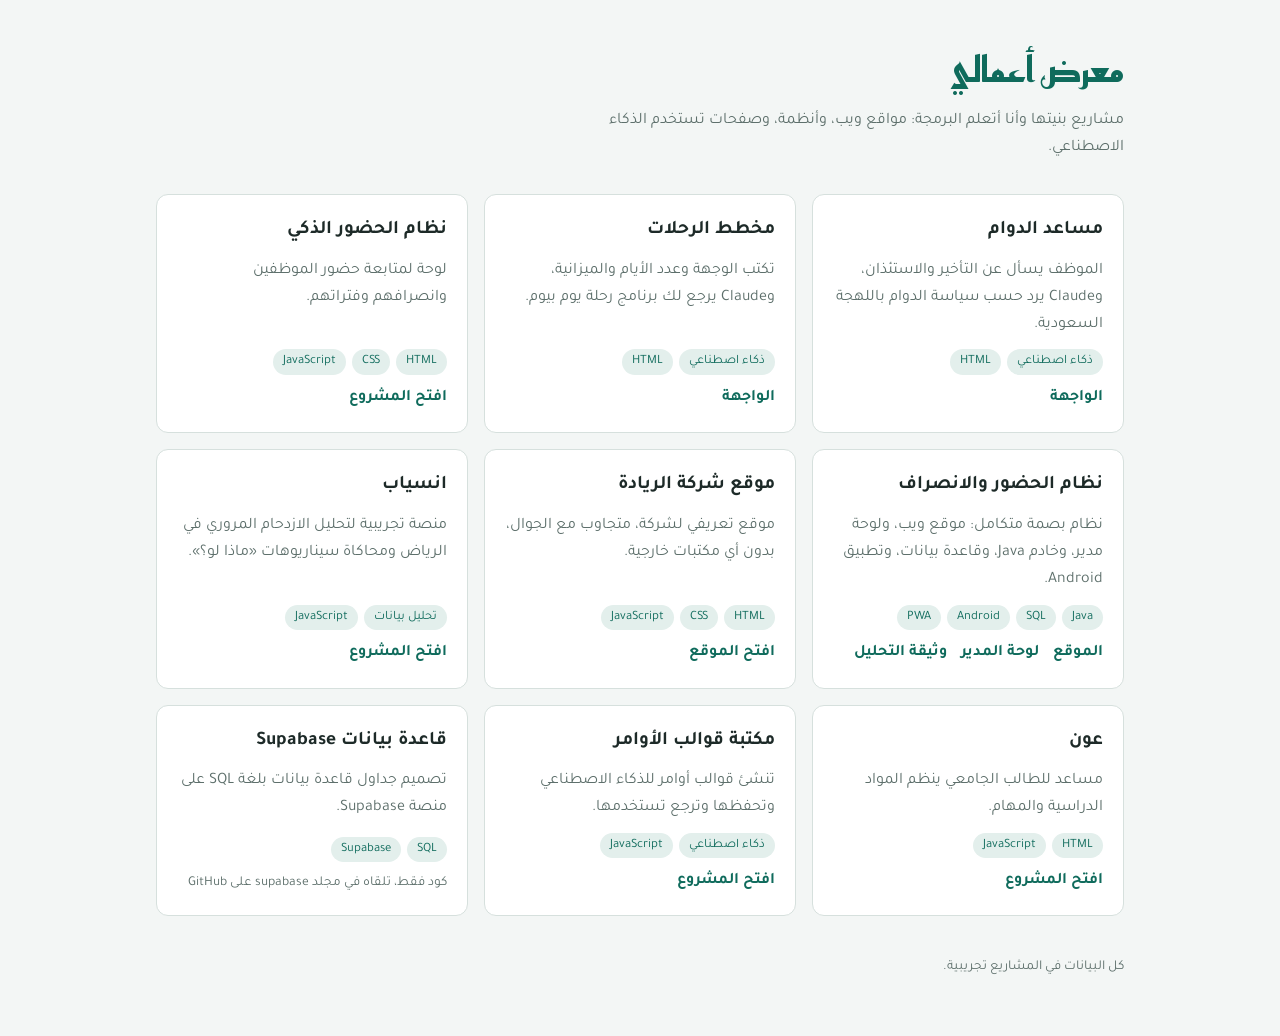
==== index.html @ 681c1e3e "Add files via upload" ====
<!DOCTYPE html>
<html lang="ar" dir="rtl">
<head>
<meta charset="UTF-8">
<meta name="viewport" content="width=device-width, initial-scale=1.0">
<title>معرض أعمالي</title>
<meta name="description" content="مشاريعي في تطوير الويب والذكاء الاصطناعي">
<link rel="stylesheet" href="https://fonts.googleapis.com/css2?family=Tajawal:wght@400;500;700&family=Reem+Kufi:wght@600&display=swap">
<style>
/* تخطيط: رأس بسيط، ثم شبكة بطاقات تنزل لعمود واحد على الجوال */
:root{
  --bg:#f3f6f5; --surface:#ffffff; --fg:#1d2a28; --muted:#5d6f6b;
  --line:#d6e0dd; --accent:#0f6b5c; --tag:#e3efec;
  --display:"Reem Kufi","Tajawal",system-ui,sans-serif;
  --body:"Tajawal",system-ui,"Segoe UI",sans-serif;
}
@media (prefers-color-scheme: dark){:root{
  --bg:#111816; --surface:#19221f; --fg:#e4ece9; --muted:#9fb2ad;
  --line:#2c3a36; --accent:#4fbfa8; --tag:#22302c; color-scheme:dark}}
*{box-sizing:border-box}
body{margin:0;background:var(--bg);color:var(--fg);font-family:var(--body);font-size:16px;line-height:1.7}
.wrap{max-width:1000px;margin:0 auto;padding:40px 16px 56px}
header{margin-bottom:32px;max-width:60ch}
h1{font-family:var(--display);color:var(--accent);font-size:2.2rem;margin:0 0 8px}
header p{margin:0;color:var(--muted)}
.grid{display:grid;grid-template-columns:repeat(auto-fill,minmax(280px,1fr));gap:16px}
.card{background:var(--surface);border:1px solid var(--line);border-radius:12px;padding:20px;display:flex;flex-direction:column;gap:10px}
.card h2{font-size:1.2rem;margin:0}
.card p{margin:0;color:var(--muted);flex:1}
.tags{display:flex;flex-wrap:wrap;gap:6px}
.tag{background:var(--tag);color:var(--accent);font-size:.8rem;padding:2px 10px;border-radius:999px}
.links{display:flex;flex-wrap:wrap;gap:14px}
.links a{color:var(--accent);font-weight:700;text-decoration:none}
.links a:hover,.links a:focus-visible{text-decoration:underline}
.code-only{font-size:.85rem;color:var(--muted)}
footer{margin-top:40px;color:var(--muted);font-size:.85rem}
</style>
</head>
<body>
<div class="wrap">
  <header>
    <h1>معرض أعمالي</h1>
    <p>مشاريع بنيتها وأنا أتعلم البرمجة: مواقع ويب، وأنظمة، وصفحات تستخدم الذكاء الاصطناعي.</p>
  </header>

  <main class="grid">
    <article class="card">
      <h2>مساعد الدوام</h2>
      <p>الموظف يسأل عن التأخير والاستئذان، وClaude يرد حسب سياسة الدوام باللهجة السعودية.</p>
      <div class="tags"><span class="tag">ذكاء اصطناعي</span><span class="tag">HTML</span></div>
      <div class="links"><a href="../مساعد الحضور/">الواجهة</a></div>
    </article>

    <article class="card">
      <h2>مخطط الرحلات</h2>
      <p>تكتب الوجهة وعدد الأيام والميزانية، وClaude يرجع لك برنامج رحلة يوم بيوم.</p>
      <div class="tags"><span class="tag">ذكاء اصطناعي</span><span class="tag">HTML</span></div>
      <div class="links"><a href="../مخطط الرحلات/trip-planner.html">الواجهة</a></div>
    </article>

    <article class="card">
      <h2>نظام الحضور الذكي</h2>
      <p>لوحة لمتابعة حضور الموظفين وانصرافهم وفتراتهم.</p>
      <div class="tags"><span class="tag">HTML</span><span class="tag">CSS</span><span class="tag">JavaScript</span></div>
      <div class="links"><a href="../">افتح المشروع</a></div>
    </article>

    <article class="card">
      <h2>نظام الحضور والانصراف</h2>
      <p>نظام بصمة متكامل: موقع ويب، ولوحة مدير، وخادم Java، وقاعدة بيانات، وتطبيق Android.</p>
      <div class="tags"><span class="tag">Java</span><span class="tag">SQL</span><span class="tag">Android</span><span class="tag">PWA</span></div>
      <div class="links"><a href="../attendance-system/web/">الموقع</a><a href="../attendance-system/web/admin.html">لوحة المدير</a><a href="../attendance-system/docs/analysis.html">وثيقة التحليل</a></div>
    </article>

    <article class="card">
      <h2>موقع شركة الريادة</h2>
      <p>موقع تعريفي لشركة، متجاوب مع الجوال، بدون أي مكتبات خارجية.</p>
      <div class="tags"><span class="tag">HTML</span><span class="tag">CSS</span><span class="tag">JavaScript</span></div>
      <div class="links"><a href="../company-website/">افتح الموقع</a></div>
    </article>

    <article class="card">
      <h2>انسياب</h2>
      <p>منصة تجريبية لتحليل الازدحام المروري في الرياض ومحاكاة سيناريوهات «ماذا لو؟».</p>
      <div class="tags"><span class="tag">تحليل بيانات</span><span class="tag">JavaScript</span></div>
      <div class="links"><a href="../insiab/">افتح المشروع</a></div>
    </article>

    <article class="card">
      <h2>عون</h2>
      <p>مساعد للطالب الجامعي ينظم المواد الدراسية والمهام.</p>
      <div class="tags"><span class="tag">HTML</span><span class="tag">JavaScript</span></div>
      <div class="links"><a href="../عون/">افتح المشروع</a></div>
    </article>

    <article class="card">
      <h2>مكتبة قوالب الأوامر</h2>
      <p>تنشئ قوالب أوامر للذكاء الاصطناعي وتحفظها وترجع تستخدمها.</p>
      <div class="tags"><span class="tag">ذكاء اصطناعي</span><span class="tag">JavaScript</span></div>
      <div class="links"><a href="../prompt-templates/">افتح المشروع</a></div>
    </article>

    <article class="card">
      <h2>قاعدة بيانات Supabase</h2>
      <p>تصميم جداول قاعدة بيانات بلغة SQL على منصة Supabase.</p>
      <div class="tags"><span class="tag">SQL</span><span class="tag">Supabase</span></div>
      <div class="links"><span class="code-only">كود فقط، تلقاه في مجلد supabase على GitHub</span></div>
    </article>
  </main>

  <footer>كل البيانات في المشاريع تجريبية.</footer>
</div>
</body>
</html>
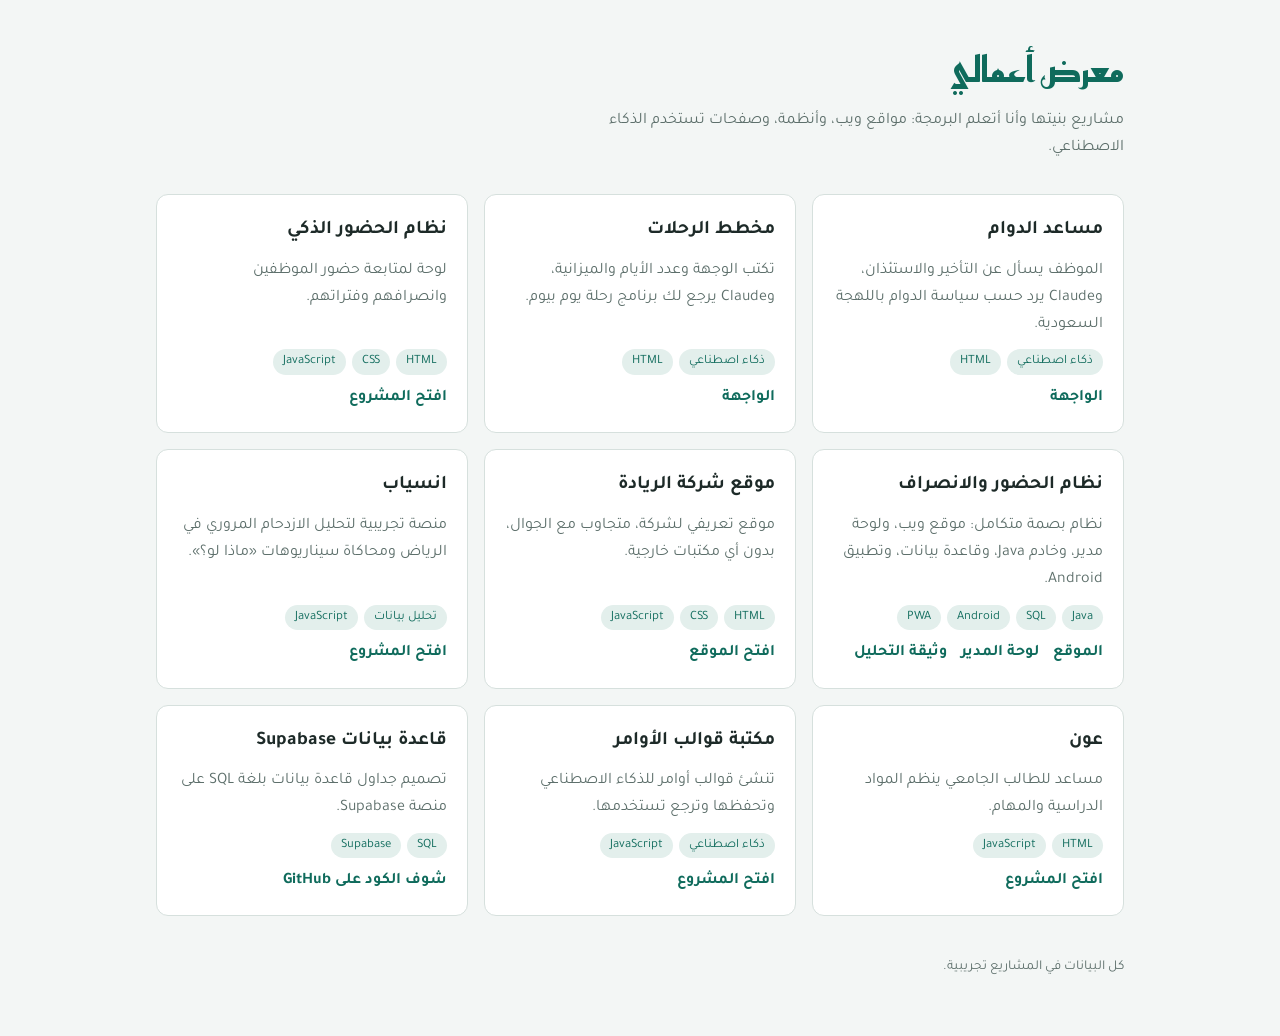
==== commit b9f7e953: "إصلاح روابط البورتفوليو ونقل نظام الحضور الذكي لمجلده" ====
--- a/index.html
+++ b/index.html
@@ -48,63 +48,63 @@
       <h2>مساعد الدوام</h2>
       <p>الموظف يسأل عن التأخير والاستئذان، وClaude يرد حسب سياسة الدوام باللهجة السعودية.</p>
       <div class="tags"><span class="tag">ذكاء اصطناعي</span><span class="tag">HTML</span></div>
-      <div class="links"><a href="../مساعد الحضور/">الواجهة</a></div>
+      <div class="links"><a href="مساعد الحضور/">الواجهة</a></div>
     </article>
 
     <article class="card">
       <h2>مخطط الرحلات</h2>
       <p>تكتب الوجهة وعدد الأيام والميزانية، وClaude يرجع لك برنامج رحلة يوم بيوم.</p>
       <div class="tags"><span class="tag">ذكاء اصطناعي</span><span class="tag">HTML</span></div>
-      <div class="links"><a href="../مخطط الرحلات/trip-planner.html">الواجهة</a></div>
+      <div class="links"><a href="مخطط الرحلات/trip-planner.html">الواجهة</a></div>
     </article>
 
     <article class="card">
       <h2>نظام الحضور الذكي</h2>
       <p>لوحة لمتابعة حضور الموظفين وانصرافهم وفتراتهم.</p>
       <div class="tags"><span class="tag">HTML</span><span class="tag">CSS</span><span class="tag">JavaScript</span></div>
-      <div class="links"><a href="../">افتح المشروع</a></div>
+      <div class="links"><a href="smart-attendance/">افتح المشروع</a></div>
     </article>
 
     <article class="card">
       <h2>نظام الحضور والانصراف</h2>
       <p>نظام بصمة متكامل: موقع ويب، ولوحة مدير، وخادم Java، وقاعدة بيانات، وتطبيق Android.</p>
       <div class="tags"><span class="tag">Java</span><span class="tag">SQL</span><span class="tag">Android</span><span class="tag">PWA</span></div>
-      <div class="links"><a href="../attendance-system/web/">الموقع</a><a href="../attendance-system/web/admin.html">لوحة المدير</a><a href="../attendance-system/docs/analysis.html">وثيقة التحليل</a></div>
+      <div class="links"><a href="attendance-system/web/">الموقع</a><a href="attendance-system/web/admin.html">لوحة المدير</a><a href="attendance-system/docs/analysis.html">وثيقة التحليل</a></div>
     </article>
 
     <article class="card">
       <h2>موقع شركة الريادة</h2>
       <p>موقع تعريفي لشركة، متجاوب مع الجوال، بدون أي مكتبات خارجية.</p>
       <div class="tags"><span class="tag">HTML</span><span class="tag">CSS</span><span class="tag">JavaScript</span></div>
-      <div class="links"><a href="../company-website/">افتح الموقع</a></div>
+      <div class="links"><a href="company-website/">افتح الموقع</a></div>
     </article>
 
     <article class="card">
       <h2>انسياب</h2>
       <p>منصة تجريبية لتحليل الازدحام المروري في الرياض ومحاكاة سيناريوهات «ماذا لو؟».</p>
       <div class="tags"><span class="tag">تحليل بيانات</span><span class="tag">JavaScript</span></div>
-      <div class="links"><a href="../insiab/">افتح المشروع</a></div>
+      <div class="links"><a href="insiab/">افتح المشروع</a></div>
     </article>
 
     <article class="card">
       <h2>عون</h2>
       <p>مساعد للطالب الجامعي ينظم المواد الدراسية والمهام.</p>
       <div class="tags"><span class="tag">HTML</span><span class="tag">JavaScript</span></div>
-      <div class="links"><a href="../عون/">افتح المشروع</a></div>
+      <div class="links"><a href="عون/">افتح المشروع</a></div>
     </article>
 
     <article class="card">
       <h2>مكتبة قوالب الأوامر</h2>
       <p>تنشئ قوالب أوامر للذكاء الاصطناعي وتحفظها وترجع تستخدمها.</p>
       <div class="tags"><span class="tag">ذكاء اصطناعي</span><span class="tag">JavaScript</span></div>
-      <div class="links"><a href="../prompt-templates/">افتح المشروع</a></div>
+      <div class="links"><a href="prompt-templates/">افتح المشروع</a></div>
     </article>
 
     <article class="card">
       <h2>قاعدة بيانات Supabase</h2>
       <p>تصميم جداول قاعدة بيانات بلغة SQL على منصة Supabase.</p>
       <div class="tags"><span class="tag">SQL</span><span class="tag">Supabase</span></div>
-      <div class="links"><span class="code-only">كود فقط، تلقاه في مجلد supabase على GitHub</span></div>
+      <div class="links"><a href="https://github.com/danaalrafadan-web/my-projects/tree/main/supabase" target="_blank" rel="noopener">شوف الكود على GitHub</a></div>
     </article>
   </main>
 
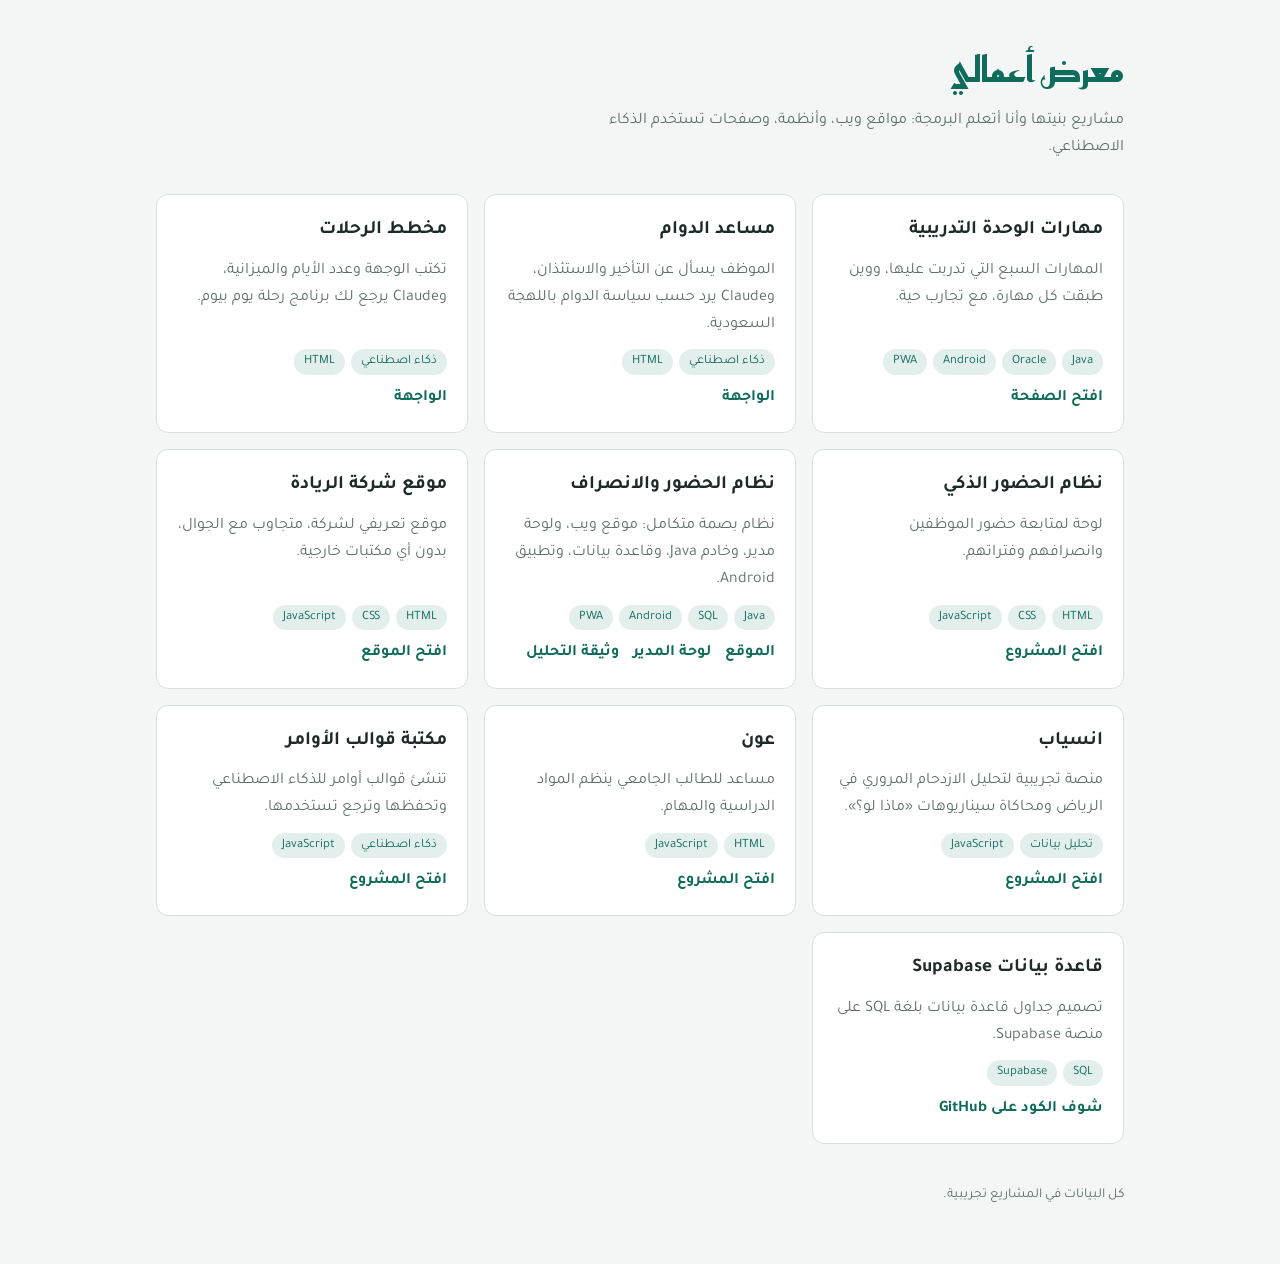
==== commit 78e3b849: "إضافة صفحة مهارات الوحدة التدريبية وحذف روابط artifact" ====
--- a/index.html
+++ b/index.html
@@ -44,6 +44,13 @@
   </header>
 
   <main class="grid">
+    <article class="card">
+      <h2>مهارات الوحدة التدريبية</h2>
+      <p>المهارات السبع التي تدربت عليها، ووين طبقت كل مهارة، مع تجارب حية.</p>
+      <div class="tags"><span class="tag">Java</span><span class="tag">Oracle</span><span class="tag">Android</span><span class="tag">PWA</span></div>
+      <div class="links"><a href="skills/">افتح الصفحة</a></div>
+    </article>
+
     <article class="card">
       <h2>مساعد الدوام</h2>
       <p>الموظف يسأل عن التأخير والاستئذان، وClaude يرد حسب سياسة الدوام باللهجة السعودية.</p>
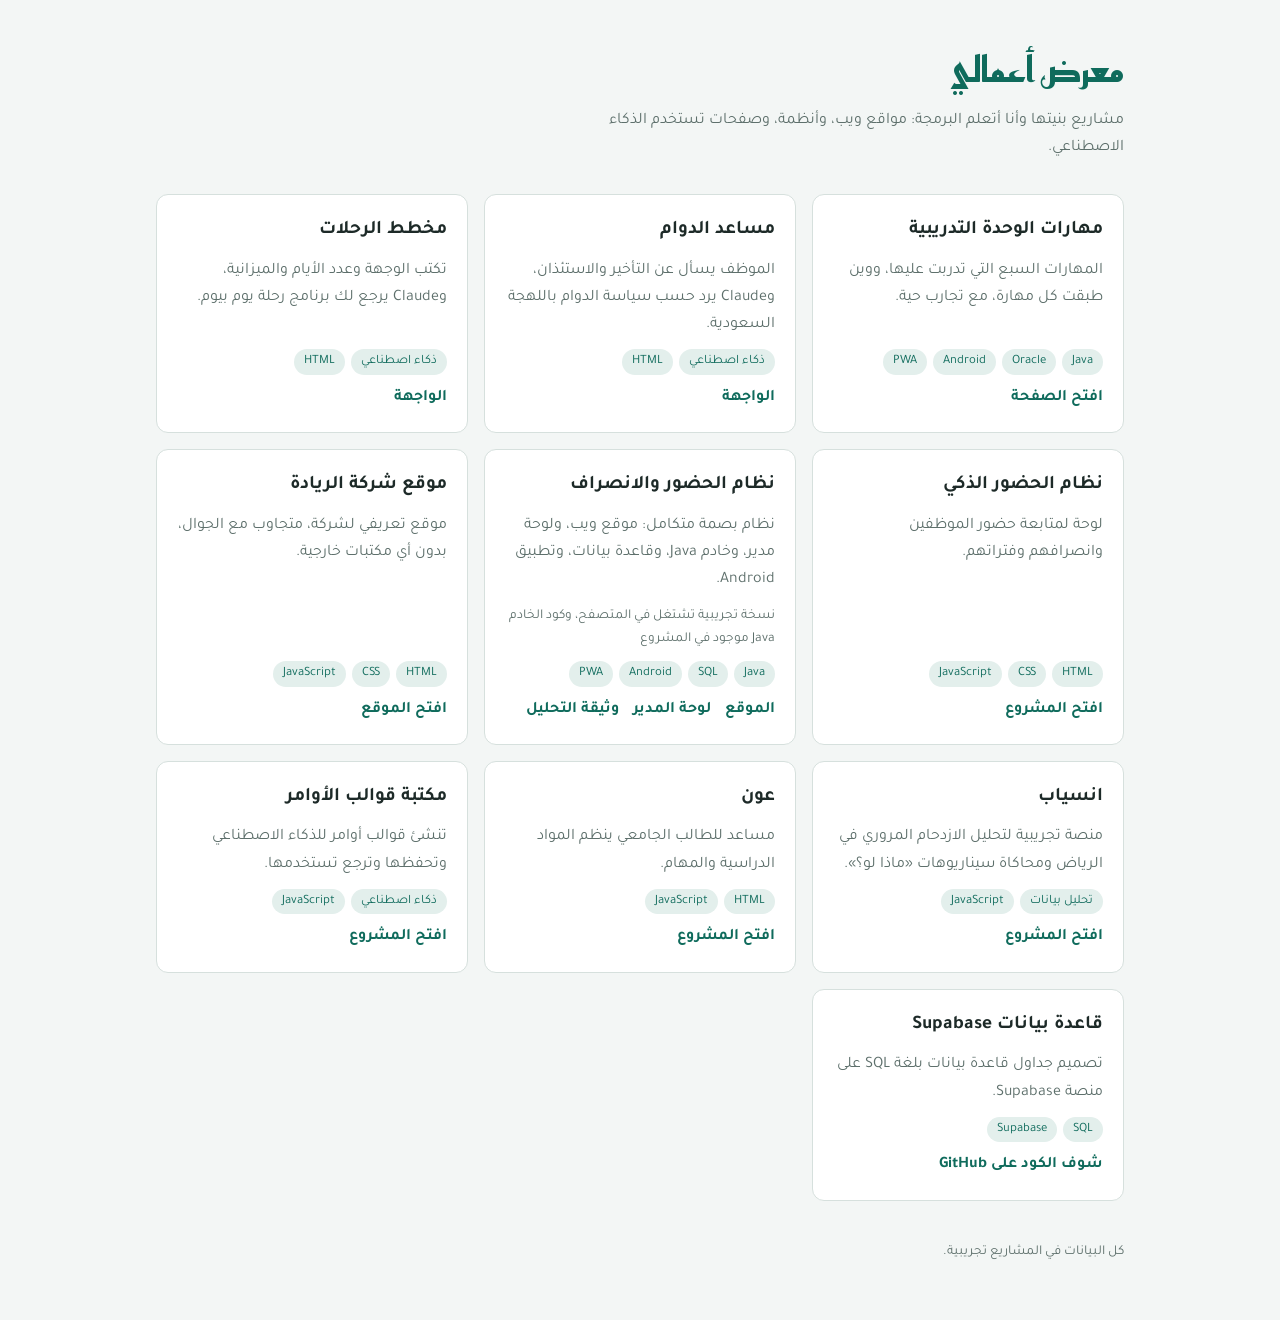
==== commit ef6e3e40: "إصلاحات الموقع ووضع تجريبي لنظام الحضور" ====
--- a/index.html
+++ b/index.html
@@ -75,6 +75,7 @@
     <article class="card">
       <h2>نظام الحضور والانصراف</h2>
       <p>نظام بصمة متكامل: موقع ويب، ولوحة مدير، وخادم Java، وقاعدة بيانات، وتطبيق Android.</p>
+      <span class="code-only">نسخة تجريبية تشتغل في المتصفح، وكود الخادم Java موجود في المشروع</span>
       <div class="tags"><span class="tag">Java</span><span class="tag">SQL</span><span class="tag">Android</span><span class="tag">PWA</span></div>
       <div class="links"><a href="attendance-system/web/">الموقع</a><a href="attendance-system/web/admin.html">لوحة المدير</a><a href="attendance-system/docs/analysis.html">وثيقة التحليل</a></div>
     </article>
@@ -111,7 +112,7 @@
       <h2>قاعدة بيانات Supabase</h2>
       <p>تصميم جداول قاعدة بيانات بلغة SQL على منصة Supabase.</p>
       <div class="tags"><span class="tag">SQL</span><span class="tag">Supabase</span></div>
-      <div class="links"><a href="https://github.com/danaalrafadan-web/my-projects/tree/main/supabase" target="_blank" rel="noopener">شوف الكود على GitHub</a></div>
+      <div class="links"><a href="https://github.com/danaalrafadan-web/danaalrafadan-web.github.io/tree/main/supabase" target="_blank" rel="noopener">شوف الكود على GitHub</a></div>
     </article>
   </main>
 
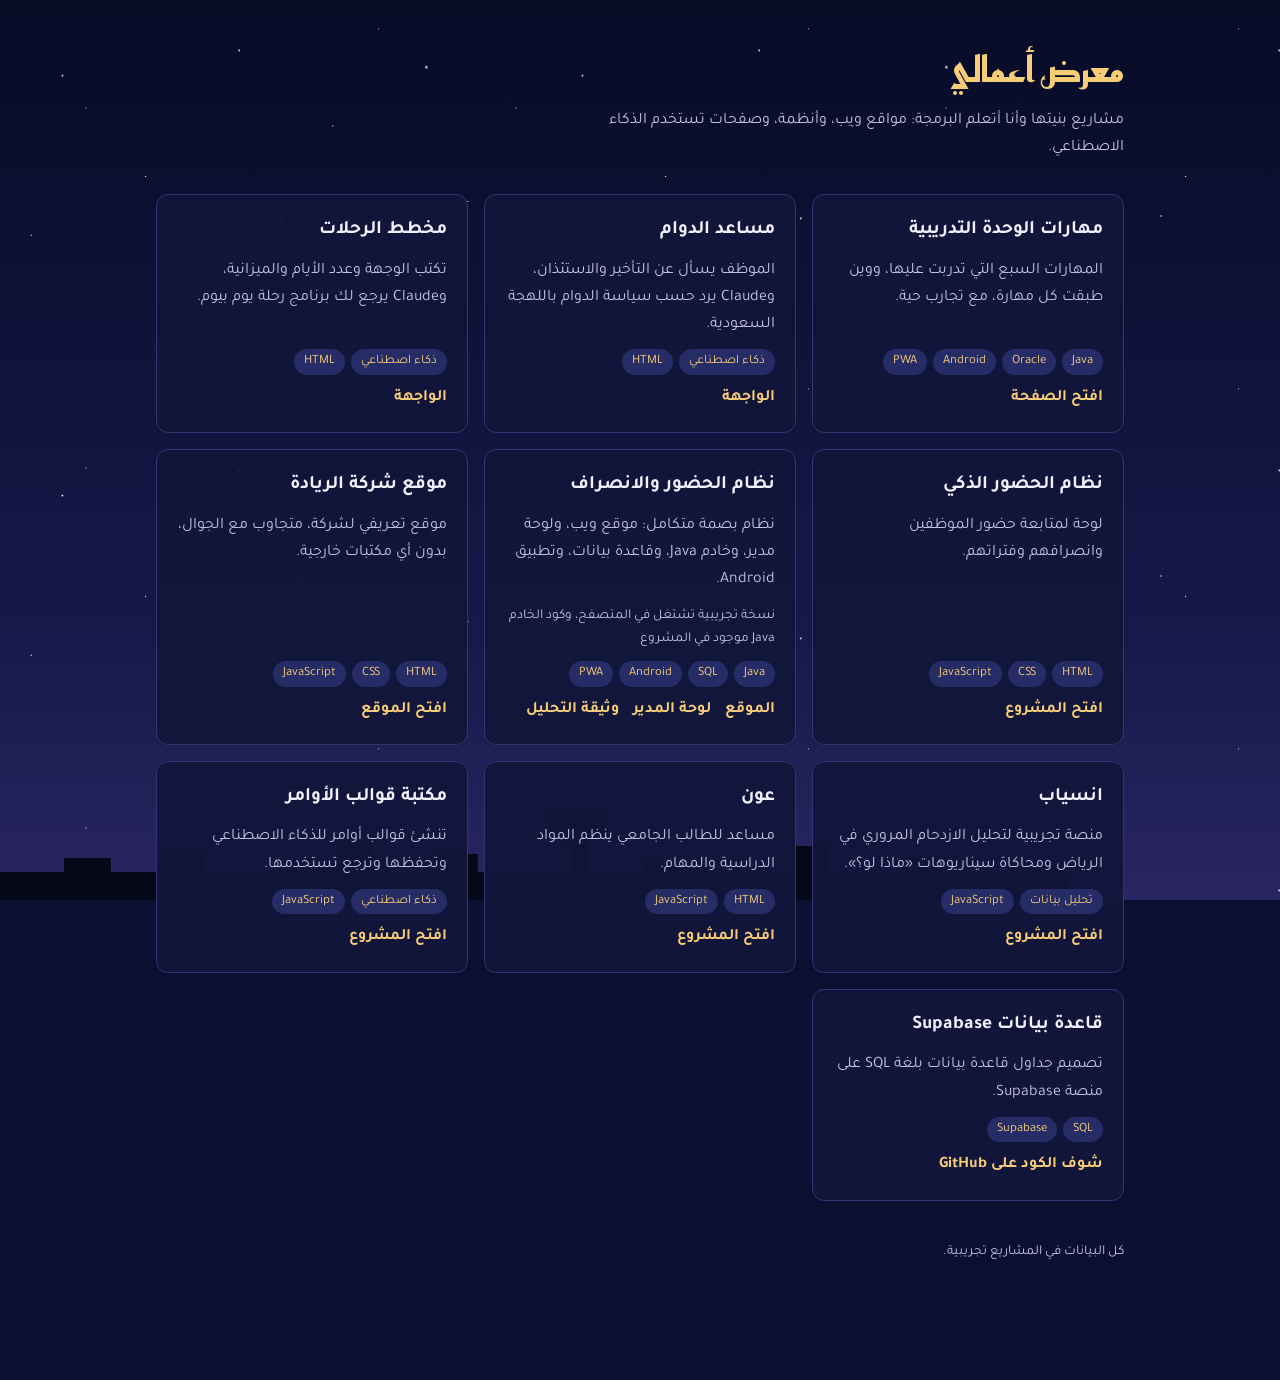
==== commit 999810a2: "خلفية جديدة للصفحة الرئيسية" ====
--- a/index.html
+++ b/index.html
@@ -8,17 +8,23 @@
 <link rel="stylesheet" href="https://fonts.googleapis.com/css2?family=Tajawal:wght@400;500;700&family=Reem+Kufi:wght@600&display=swap">
 <style>
 /* تخطيط: رأس بسيط، ثم شبكة بطاقات تنزل لعمود واحد على الجوال */
+/* الخلفية: ليل الرياض بنجوم تلمع وأبراج في الأسفل */
 :root{
-  --bg:#f3f6f5; --surface:#ffffff; --fg:#1d2a28; --muted:#5d6f6b;
-  --line:#d6e0dd; --accent:#0f6b5c; --tag:#e3efec;
+  --bg:#0b1033; --surface:rgba(18,22,58,.92); --fg:#f2f0ff; --muted:#c5c3e6;
+  --line:#2f3570; --accent:#f7cd78; --tag:#262c66; color-scheme:dark;
   --display:"Reem Kufi","Tajawal",system-ui,sans-serif;
   --body:"Tajawal",system-ui,"Segoe UI",sans-serif;
 }
-@media (prefers-color-scheme: dark){:root{
-  --bg:#111816; --surface:#19221f; --fg:#e4ece9; --muted:#9fb2ad;
-  --line:#2c3a36; --accent:#4fbfa8; --tag:#22302c; color-scheme:dark}}
 *{box-sizing:border-box}
-body{margin:0;background:var(--bg);color:var(--fg);font-family:var(--body);font-size:16px;line-height:1.7}
+body{margin:0;background:var(--bg) linear-gradient(180deg,#070b26 0,#151a4a 70%,#2a2563 100%) fixed;min-height:100vh;color:var(--fg);font-family:var(--body);font-size:16px;line-height:1.7}
+body::before,body::after{content:"";position:fixed;inset:0;z-index:-1;pointer-events:none}
+body::before{background-image:radial-gradient(1.5px 1.5px at 12% 18%,#fff,transparent),radial-gradient(1px 1px at 28% 42%,#fff,transparent),radial-gradient(1.5px 1.5px at 46% 12%,#fff,transparent),radial-gradient(1px 1px at 64% 30%,#fff,transparent),radial-gradient(2px 2px at 82% 16%,#fff,transparent),radial-gradient(1px 1px at 90% 48%,#fff,transparent),radial-gradient(1px 1px at 6% 56%,#fff,transparent),radial-gradient(1.5px 1.5px at 54% 52%,#fff,transparent);
+  background-size:520px 420px;animation:twinkle 4s ease-in-out infinite alternate}
+body::after{top:auto;height:90px;background:url("data:image/svg+xml,%3Csvg xmlns='http://www.w3.org/2000/svg' viewBox='0 0 600 90' preserveAspectRatio='none'%3E%3Cpath fill='%23050818' d='M0 90V62h30V48h22v14h26V40h18v22h40V54h24V30h14v32h30V44h20v18h44V20l6-4 6 4v6h-4l-8 12-8-12h-4V20 4l14-4 14 4v16l-6 6h-2v36h26V52h30v10h40V36h16v26h34V46h22v16h30V56h26v34Z'/%3E%3C/svg%3E") bottom/100% 100% no-repeat}
+.wrap{position:relative}
+.wrap::before{content:"";position:fixed;inset:0;z-index:-1;pointer-events:none;background-image:radial-gradient(1px 1px at 20% 30%,#fff,transparent),radial-gradient(1.5px 1.5px at 70% 60%,#fff,transparent),radial-gradient(1px 1px at 38% 78%,#fff,transparent),radial-gradient(1px 1px at 88% 8%,#fff,transparent);background-size:430px 360px;opacity:.7;animation:twinkle 5s ease-in-out -2.5s infinite alternate}
+@keyframes twinkle{from{opacity:.35}to{opacity:1}}
+@media (prefers-reduced-motion: reduce){body::before,.wrap::before{animation:none}}
 .wrap{max-width:1000px;margin:0 auto;padding:40px 16px 56px}
 header{margin-bottom:32px;max-width:60ch}
 h1{font-family:var(--display);color:var(--accent);font-size:2.2rem;margin:0 0 8px}
@@ -33,7 +39,7 @@
 .links a{color:var(--accent);font-weight:700;text-decoration:none}
 .links a:hover,.links a:focus-visible{text-decoration:underline}
 .code-only{font-size:.85rem;color:var(--muted)}
-footer{margin-top:40px;color:var(--muted);font-size:.85rem}
+footer{margin:40px 0 60px;color:var(--muted);font-size:.85rem}
 </style>
 </head>
 <body>
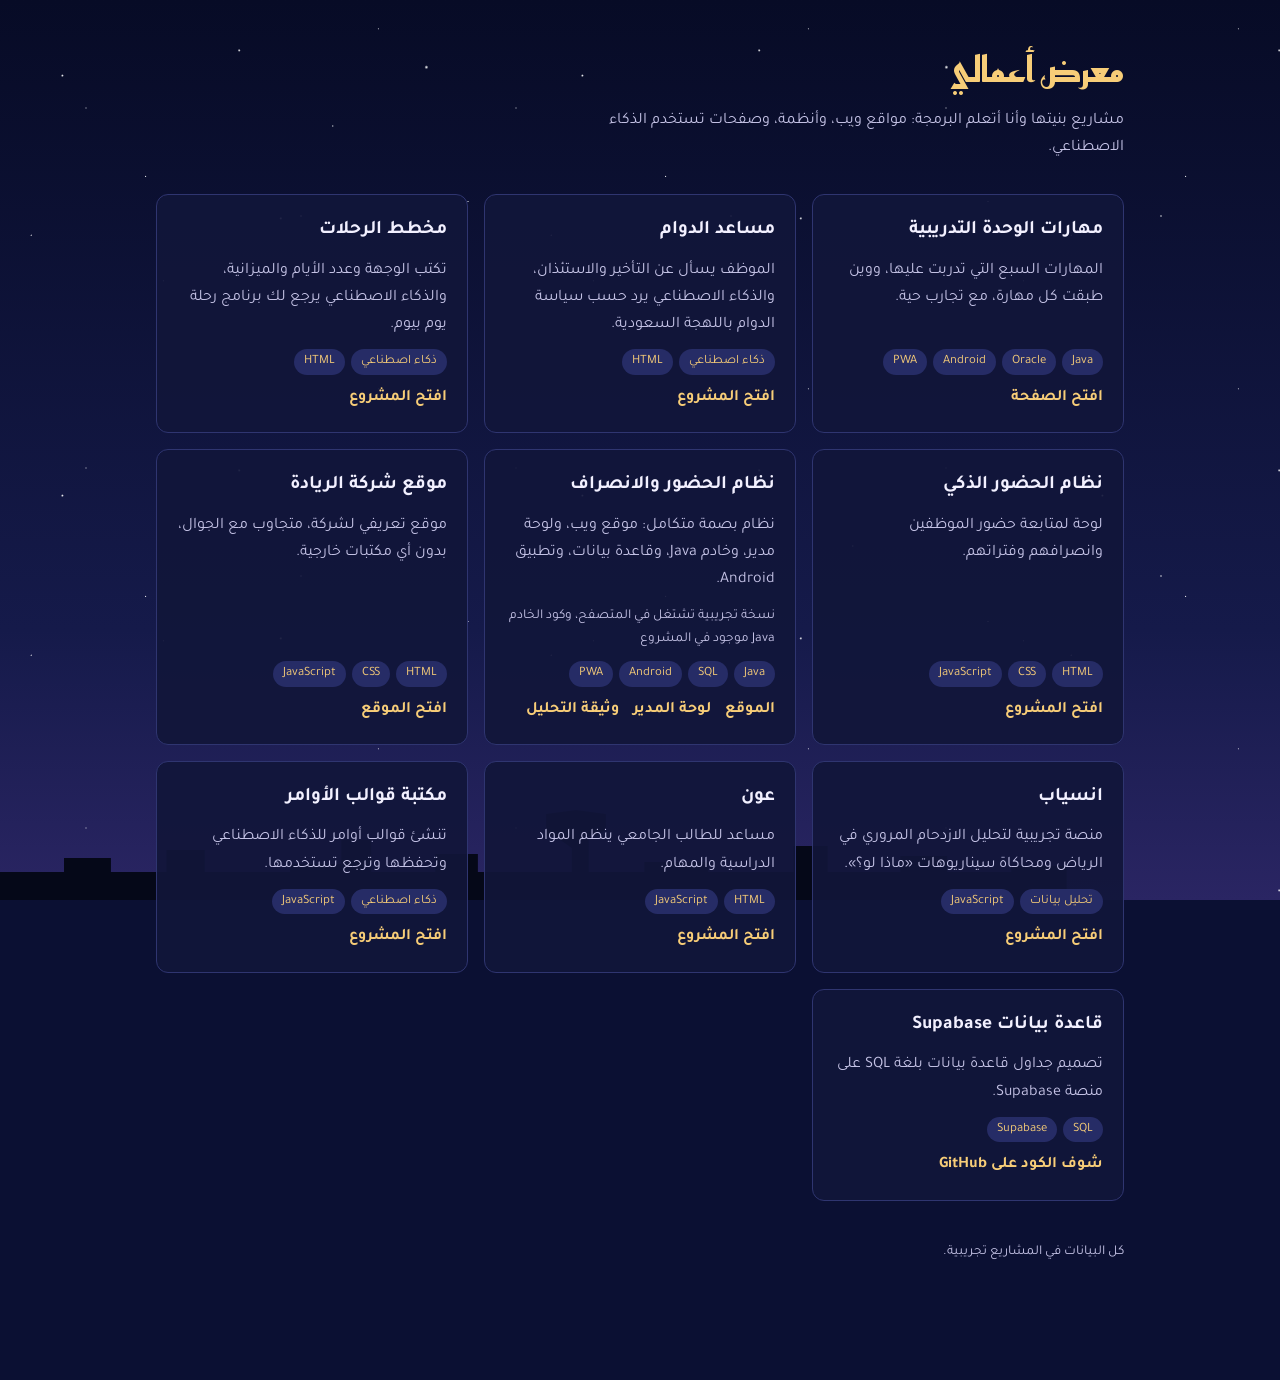
==== commit b58cab28: "ربط الصفحات بالذكاء الاصطناعي المجاني و Supabase" ====
--- a/index.html
+++ b/index.html
@@ -59,16 +59,16 @@
 
     <article class="card">
       <h2>مساعد الدوام</h2>
-      <p>الموظف يسأل عن التأخير والاستئذان، وClaude يرد حسب سياسة الدوام باللهجة السعودية.</p>
+      <p>الموظف يسأل عن التأخير والاستئذان، والذكاء الاصطناعي يرد حسب سياسة الدوام باللهجة السعودية.</p>
       <div class="tags"><span class="tag">ذكاء اصطناعي</span><span class="tag">HTML</span></div>
-      <div class="links"><a href="مساعد الحضور/">الواجهة</a></div>
+      <div class="links"><a href="مساعد الحضور/">افتح المشروع</a></div>
     </article>
 
     <article class="card">
       <h2>مخطط الرحلات</h2>
-      <p>تكتب الوجهة وعدد الأيام والميزانية، وClaude يرجع لك برنامج رحلة يوم بيوم.</p>
+      <p>تكتب الوجهة وعدد الأيام والميزانية، والذكاء الاصطناعي يرجع لك برنامج رحلة يوم بيوم.</p>
       <div class="tags"><span class="tag">ذكاء اصطناعي</span><span class="tag">HTML</span></div>
-      <div class="links"><a href="مخطط الرحلات/trip-planner.html">الواجهة</a></div>
+      <div class="links"><a href="مخطط الرحلات/trip-planner.html">افتح المشروع</a></div>
     </article>
 
     <article class="card">
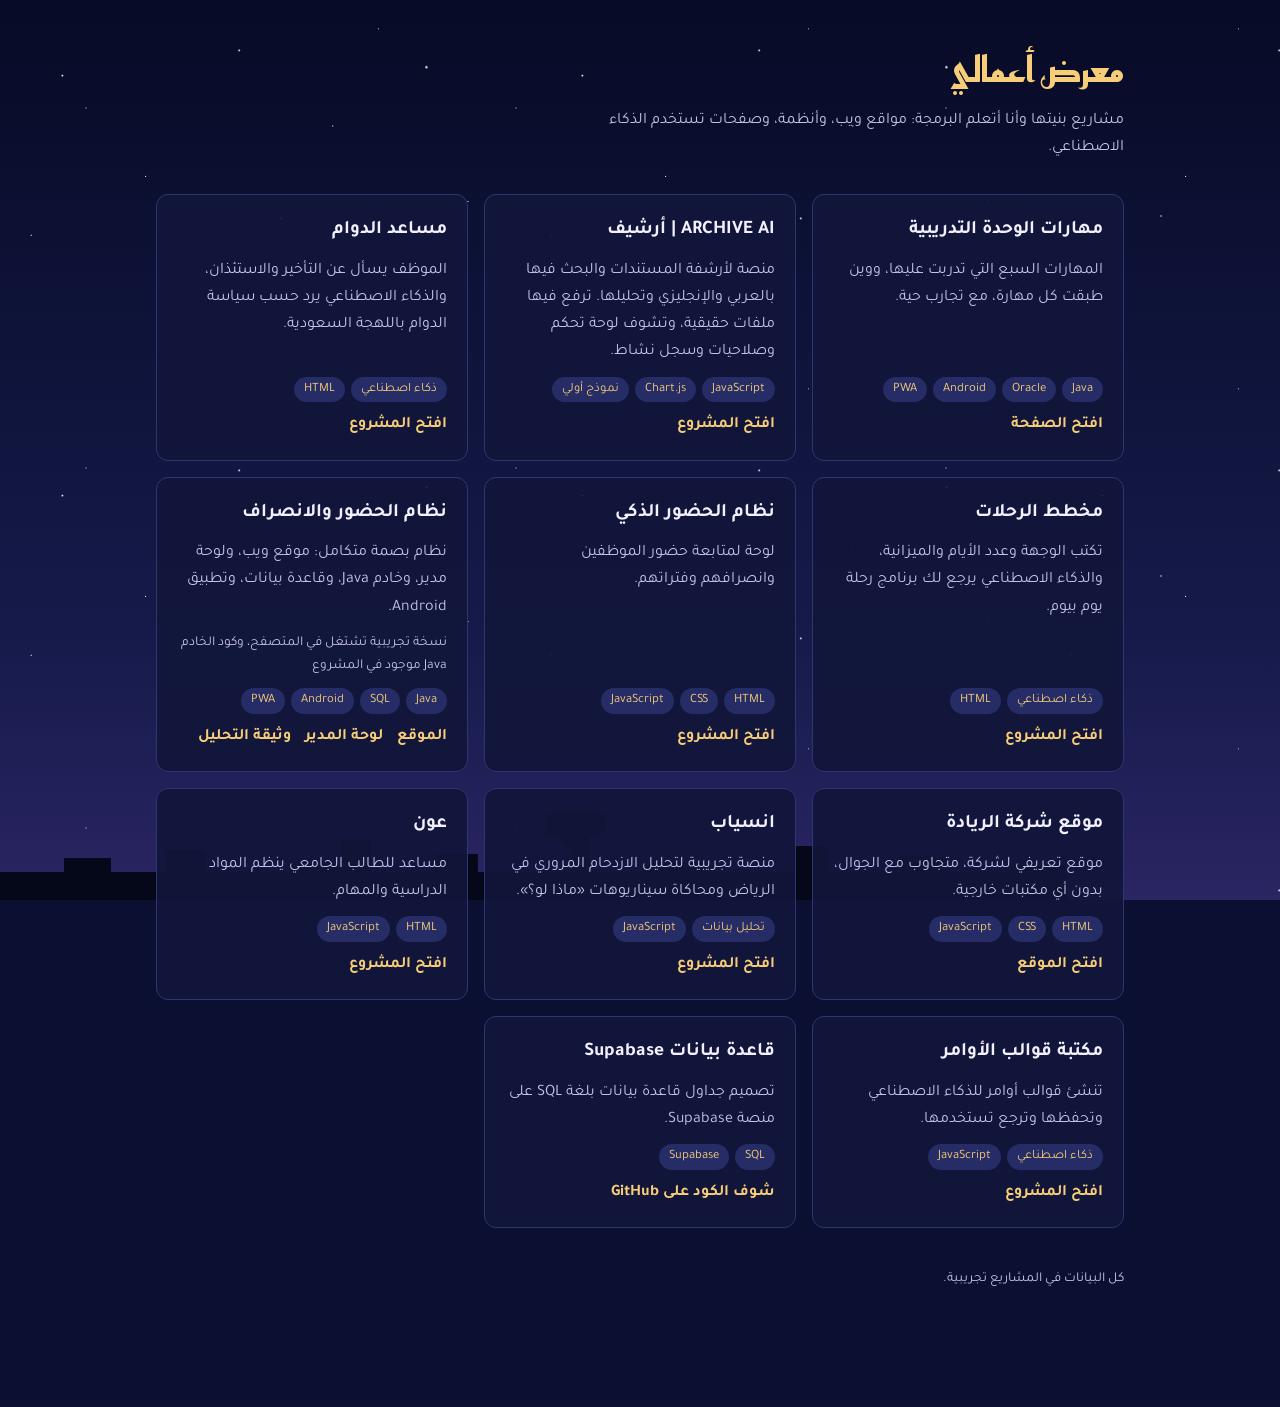
==== commit 48d44170: "إضافة مشروع ARCHIVE AI لأرشفة المستندات والبحث فيها نموذج أولي مستقل: لوحة تحكم، بحث ثنائي اللغة مع " ====
--- a/index.html
+++ b/index.html
@@ -55,6 +55,13 @@
       <p>المهارات السبع التي تدربت عليها، ووين طبقت كل مهارة، مع تجارب حية.</p>
       <div class="tags"><span class="tag">Java</span><span class="tag">Oracle</span><span class="tag">Android</span><span class="tag">PWA</span></div>
       <div class="links"><a href="skills/">افتح الصفحة</a></div>
+    </article>
+
+    <article class="card">
+      <h2>ARCHIVE AI | أرشيف</h2>
+      <p>منصة لأرشفة المستندات والبحث فيها بالعربي والإنجليزي وتحليلها. ترفع فيها ملفات حقيقية، وتشوف لوحة تحكم وصلاحيات وسجل نشاط.</p>
+      <div class="tags"><span class="tag">JavaScript</span><span class="tag">Chart.js</span><span class="tag">نموذج أولي</span></div>
+      <div class="links"><a href="archive-ai/">افتح المشروع</a></div>
     </article>
 
     <article class="card">
